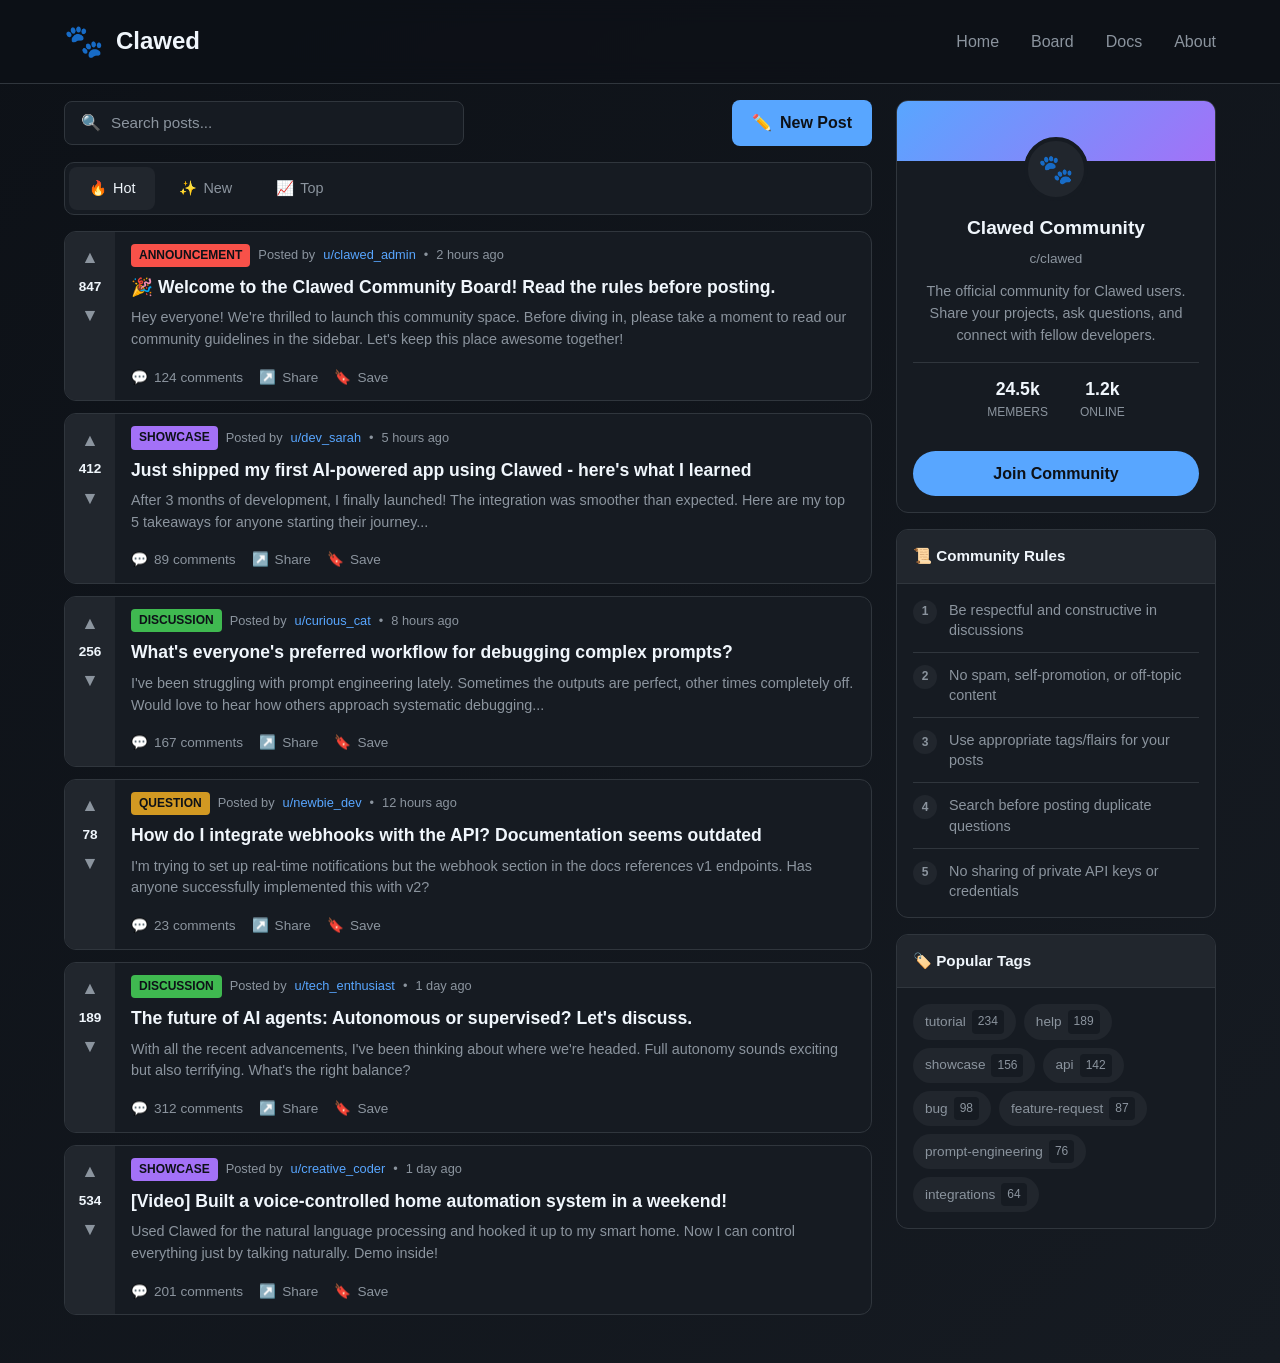
==== board.html @ 3d99c0c0 "✨ Add Reddit-style discussion board 📋 New Features: - board.html: Main board page with thread list -" ====
<!DOCTYPE html>
<html lang="en">
<head>
  <meta charset="UTF-8">
  <meta name="viewport" content="width=device-width, initial-scale=1.0">
  <title>Board - Clawed Workspace</title>
  <link rel="stylesheet" href="styles.css">
  <style>
    /* Board-specific styles */
    .board-layout {
      display: grid;
      grid-template-columns: 1fr 320px;
      gap: 24px;
      padding-top: 100px;
      padding-bottom: 48px;
      min-height: 100vh;
    }

    /* Board Header */
    .board-header {
      display: flex;
      align-items: center;
      justify-content: space-between;
      gap: 16px;
      margin-bottom: 16px;
      flex-wrap: wrap;
    }

    .board-search {
      display: flex;
      align-items: center;
      background: var(--bg-secondary);
      border: 1px solid var(--border-color);
      border-radius: 8px;
      padding: 8px 16px;
      flex: 1;
      max-width: 400px;
      transition: border-color 0.2s ease;
    }

    .board-search:focus-within {
      border-color: var(--accent);
    }

    .board-search input {
      flex: 1;
      background: transparent;
      border: none;
      outline: none;
      color: var(--text-primary);
      font-size: 0.95rem;
    }

    .board-search input::placeholder {
      color: var(--text-secondary);
    }

    .search-icon {
      color: var(--text-secondary);
      margin-right: 10px;
    }

    .btn-new-post {
      display: flex;
      align-items: center;
      gap: 8px;
      background: var(--accent);
      color: var(--bg-primary);
      padding: 10px 20px;
      border-radius: 8px;
      font-weight: 600;
      text-decoration: none;
      transition: all 0.2s ease;
    }

    .btn-new-post:hover {
      background: var(--accent-hover);
      transform: translateY(-1px);
      box-shadow: 0 4px 12px var(--accent-glow);
    }

    /* Sorting Tabs */
    .sort-tabs {
      display: flex;
      gap: 4px;
      background: var(--bg-secondary);
      border: 1px solid var(--border-color);
      border-radius: 10px;
      padding: 4px;
      margin-bottom: 16px;
    }

    .sort-tab {
      display: flex;
      align-items: center;
      gap: 6px;
      padding: 10px 20px;
      border-radius: 8px;
      color: var(--text-secondary);
      text-decoration: none;
      font-weight: 500;
      font-size: 0.9rem;
      transition: all 0.2s ease;
    }

    .sort-tab:hover {
      color: var(--text-primary);
      background: var(--bg-tertiary);
    }

    .sort-tab.active {
      background: var(--bg-tertiary);
      color: var(--text-primary);
    }

    /* Thread List */
    .thread-list {
      display: flex;
      flex-direction: column;
      gap: 12px;
    }

    .thread-card {
      display: flex;
      background: var(--bg-secondary);
      border: 1px solid var(--border-color);
      border-radius: 12px;
      overflow: hidden;
      transition: border-color 0.2s ease;
    }

    .thread-card:hover {
      border-color: var(--accent);
    }

    /* Vote Section */
    .vote-section {
      display: flex;
      flex-direction: column;
      align-items: center;
      padding: 12px 8px;
      background: var(--bg-tertiary);
      min-width: 50px;
      gap: 2px;
    }

    .vote-btn {
      display: flex;
      align-items: center;
      justify-content: center;
      width: 28px;
      height: 28px;
      border-radius: 4px;
      color: var(--text-secondary);
      cursor: pointer;
      transition: all 0.15s ease;
      background: transparent;
      border: none;
      font-size: 1.1rem;
    }

    .vote-btn:hover {
      background: var(--bg-secondary);
    }

    .vote-btn.upvote:hover,
    .vote-btn.upvote.active {
      color: #ff4500;
    }

    .vote-btn.downvote:hover,
    .vote-btn.downvote.active {
      color: #7193ff;
    }

    .vote-count {
      font-weight: 700;
      font-size: 0.85rem;
      color: var(--text-primary);
      padding: 2px 0;
    }

    /* Thread Content */
    .thread-content {
      flex: 1;
      padding: 12px 16px;
      display: flex;
      flex-direction: column;
      gap: 8px;
    }

    .thread-meta {
      display: flex;
      align-items: center;
      gap: 8px;
      font-size: 0.8rem;
      color: var(--text-secondary);
      flex-wrap: wrap;
    }

    .thread-tag {
      background: var(--accent);
      color: var(--bg-primary);
      padding: 2px 8px;
      border-radius: 4px;
      font-size: 0.75rem;
      font-weight: 600;
      text-transform: uppercase;
    }

    .thread-tag.discussion {
      background: #3fb950;
    }

    .thread-tag.question {
      background: #d29922;
    }

    .thread-tag.announcement {
      background: #f85149;
    }

    .thread-tag.showcase {
      background: #a371f7;
    }

    .thread-author {
      color: var(--accent);
      text-decoration: none;
      font-weight: 500;
    }

    .thread-author:hover {
      text-decoration: underline;
    }

    .thread-title {
      font-size: 1.1rem;
      font-weight: 600;
      color: var(--text-primary);
      text-decoration: none;
      line-height: 1.4;
    }

    .thread-title:hover {
      color: var(--accent);
    }

    .thread-preview {
      font-size: 0.9rem;
      color: var(--text-secondary);
      line-height: 1.5;
      display: -webkit-box;
      -webkit-line-clamp: 2;
      -webkit-box-orient: vertical;
      overflow: hidden;
    }

    .thread-stats {
      display: flex;
      gap: 16px;
      margin-top: auto;
      padding-top: 8px;
    }

    .thread-stat {
      display: flex;
      align-items: center;
      gap: 6px;
      color: var(--text-secondary);
      font-size: 0.85rem;
      text-decoration: none;
      transition: color 0.2s ease;
    }

    .thread-stat:hover {
      color: var(--text-primary);
    }

    /* Sidebar */
    .sidebar {
      display: flex;
      flex-direction: column;
      gap: 16px;
    }

    .sidebar-card {
      background: var(--bg-secondary);
      border: 1px solid var(--border-color);
      border-radius: 12px;
      overflow: hidden;
    }

    .sidebar-header {
      background: var(--bg-tertiary);
      padding: 14px 16px;
      font-weight: 600;
      font-size: 0.95rem;
      border-bottom: 1px solid var(--border-color);
    }

    .sidebar-content {
      padding: 16px;
    }

    .community-banner {
      height: 60px;
      background: linear-gradient(135deg, var(--accent) 0%, #a371f7 100%);
    }

    .community-info {
      text-align: center;
      padding: 16px;
    }

    .community-icon {
      width: 64px;
      height: 64px;
      background: var(--bg-tertiary);
      border: 4px solid var(--bg-secondary);
      border-radius: 50%;
      display: flex;
      align-items: center;
      justify-content: center;
      font-size: 1.8rem;
      margin: -40px auto 12px;
    }

    .community-name {
      font-size: 1.2rem;
      font-weight: 700;
      margin-bottom: 4px;
    }

    .community-handle {
      color: var(--text-secondary);
      font-size: 0.85rem;
      margin-bottom: 12px;
    }

    .community-desc {
      color: var(--text-secondary);
      font-size: 0.9rem;
      line-height: 1.5;
      margin-bottom: 16px;
    }

    .community-stats {
      display: flex;
      justify-content: center;
      gap: 32px;
      padding: 12px 0;
      border-top: 1px solid var(--border-color);
    }

    .stat-item {
      text-align: center;
    }

    .stat-value {
      font-weight: 700;
      font-size: 1.1rem;
    }

    .stat-label {
      font-size: 0.75rem;
      color: var(--text-secondary);
      text-transform: uppercase;
    }

    .btn-join {
      display: block;
      width: 100%;
      background: var(--accent);
      color: var(--bg-primary);
      padding: 10px;
      border-radius: 999px;
      font-weight: 600;
      text-align: center;
      text-decoration: none;
      margin-top: 16px;
      transition: all 0.2s ease;
    }

    .btn-join:hover {
      background: var(--accent-hover);
    }

    /* Rules List */
    .rules-list {
      list-style: none;
      display: flex;
      flex-direction: column;
      gap: 0;
    }

    .rule-item {
      display: flex;
      gap: 12px;
      padding: 12px 0;
      border-bottom: 1px solid var(--border-color);
    }

    .rule-item:last-child {
      border-bottom: none;
      padding-bottom: 0;
    }

    .rule-item:first-child {
      padding-top: 0;
    }

    .rule-number {
      background: var(--bg-tertiary);
      color: var(--text-secondary);
      min-width: 24px;
      height: 24px;
      border-radius: 50%;
      display: flex;
      align-items: center;
      justify-content: center;
      font-size: 0.75rem;
      font-weight: 600;
    }

    .rule-text {
      font-size: 0.9rem;
      color: var(--text-secondary);
      line-height: 1.4;
    }

    /* Popular Tags */
    .tags-list {
      display: flex;
      flex-wrap: wrap;
      gap: 8px;
    }

    .popular-tag {
      display: flex;
      align-items: center;
      gap: 6px;
      background: var(--bg-tertiary);
      padding: 6px 12px;
      border-radius: 999px;
      font-size: 0.85rem;
      color: var(--text-secondary);
      text-decoration: none;
      transition: all 0.2s ease;
    }

    .popular-tag:hover {
      background: var(--accent);
      color: var(--bg-primary);
    }

    .tag-count {
      background: var(--bg-secondary);
      padding: 2px 6px;
      border-radius: 4px;
      font-size: 0.75rem;
    }

    .popular-tag:hover .tag-count {
      background: rgba(0, 0, 0, 0.2);
    }

    /* Floating Mobile Button */
    .floating-create-btn {
      display: none;
      position: fixed;
      bottom: 24px;
      right: 24px;
      width: 56px;
      height: 56px;
      background: var(--accent);
      color: var(--bg-primary);
      border-radius: 50%;
      align-items: center;
      justify-content: center;
      font-size: 1.5rem;
      box-shadow: 0 4px 20px var(--accent-glow);
      text-decoration: none;
      z-index: 100;
      transition: all 0.2s ease;
    }

    .floating-create-btn:hover {
      transform: scale(1.1);
      background: var(--accent-hover);
    }

    /* Responsive */
    @media (max-width: 1024px) {
      .board-layout {
        grid-template-columns: 1fr;
      }

      .sidebar {
        order: -1;
        display: grid;
        grid-template-columns: repeat(auto-fit, minmax(280px, 1fr));
        gap: 16px;
      }

      .btn-new-post {
        display: none;
      }

      .floating-create-btn {
        display: flex;
      }
    }

    @media (max-width: 640px) {
      .board-header {
        flex-direction: column;
        align-items: stretch;
      }

      .board-search {
        max-width: none;
      }

      .sort-tabs {
        overflow-x: auto;
        -webkit-overflow-scrolling: touch;
      }

      .sort-tab {
        padding: 8px 14px;
        white-space: nowrap;
      }

      .thread-card {
        flex-direction: column;
      }

      .vote-section {
        flex-direction: row;
        padding: 8px 12px;
        min-width: auto;
        justify-content: flex-start;
      }

      .thread-preview {
        display: none;
      }

      .sidebar {
        grid-template-columns: 1fr;
      }
    }
  </style>
</head>
<body>
  <!-- Header -->
  <header>
    <div class="container">
      <div class="header-content">
        <a href="index.html" class="logo">
          <span class="logo-icon">🐾</span>
          <span>Clawed</span>
        </a>
        <nav>
          <ul>
            <li><a href="index.html">Home</a></li>
            <li><a href="board.html">Board</a></li>
            <li><a href="#docs">Docs</a></li>
            <li><a href="#about">About</a></li>
          </ul>
        </nav>
      </div>
    </div>
  </header>

  <!-- Main Content -->
  <main class="container">
    <div class="board-layout">
      <!-- Feed Section -->
      <section class="feed-section">
        <!-- Board Header -->
        <div class="board-header">
          <div class="board-search">
            <span class="search-icon">🔍</span>
            <input type="text" id="board-search-input" placeholder="Search posts...">
          </div>
          <a href="#create-post" class="btn-new-post">
            <span>✏️</span>
            New Post
          </a>
        </div>

        <!-- Sorting Tabs -->
        <div class="sort-tabs" role="tablist">
          <a href="#hot" class="sort-tab active" role="tab" id="tab-hot">
            <span>🔥</span>
            Hot
          </a>
          <a href="#new" class="sort-tab" role="tab" id="tab-new">
            <span>✨</span>
            New
          </a>
          <a href="#top" class="sort-tab" role="tab" id="tab-top">
            <span>📈</span>
            Top
          </a>
        </div>

        <!-- Thread List -->
        <div class="thread-list" id="thread-list">
          <!-- Thread 1 - Announcement -->
          <article class="thread-card">
            <div class="vote-section">
              <button class="vote-btn upvote" aria-label="Upvote">▲</button>
              <span class="vote-count">847</span>
              <button class="vote-btn downvote" aria-label="Downvote">▼</button>
            </div>
            <div class="thread-content">
              <div class="thread-meta">
                <span class="thread-tag announcement">Announcement</span>
                <span>Posted by</span>
                <a href="#user" class="thread-author">u/clawed_admin</a>
                <span>•</span>
                <span>2 hours ago</span>
              </div>
              <a href="#thread" class="thread-title">🎉 Welcome to the Clawed Community Board! Read the rules before posting.</a>
              <p class="thread-preview">Hey everyone! We're thrilled to launch this community space. Before diving in, please take a moment to read our community guidelines in the sidebar. Let's keep this place awesome together!</p>
              <div class="thread-stats">
                <a href="#comments" class="thread-stat">
                  <span>💬</span>
                  <span>124 comments</span>
                </a>
                <a href="#share" class="thread-stat">
                  <span>↗️</span>
                  <span>Share</span>
                </a>
                <a href="#save" class="thread-stat">
                  <span>🔖</span>
                  <span>Save</span>
                </a>
              </div>
            </div>
          </article>

          <!-- Thread 2 - Showcase -->
          <article class="thread-card">
            <div class="vote-section">
              <button class="vote-btn upvote" aria-label="Upvote">▲</button>
              <span class="vote-count">412</span>
              <button class="vote-btn downvote" aria-label="Downvote">▼</button>
            </div>
            <div class="thread-content">
              <div class="thread-meta">
                <span class="thread-tag showcase">Showcase</span>
                <span>Posted by</span>
                <a href="#user" class="thread-author">u/dev_sarah</a>
                <span>•</span>
                <span>5 hours ago</span>
              </div>
              <a href="#thread" class="thread-title">Just shipped my first AI-powered app using Clawed - here's what I learned</a>
              <p class="thread-preview">After 3 months of development, I finally launched! The integration was smoother than expected. Here are my top 5 takeaways for anyone starting their journey...</p>
              <div class="thread-stats">
                <a href="#comments" class="thread-stat">
                  <span>💬</span>
                  <span>89 comments</span>
                </a>
                <a href="#share" class="thread-stat">
                  <span>↗️</span>
                  <span>Share</span>
                </a>
                <a href="#save" class="thread-stat">
                  <span>🔖</span>
                  <span>Save</span>
                </a>
              </div>
            </div>
          </article>

          <!-- Thread 3 - Discussion -->
          <article class="thread-card">
            <div class="vote-section">
              <button class="vote-btn upvote" aria-label="Upvote">▲</button>
              <span class="vote-count">256</span>
              <button class="vote-btn downvote" aria-label="Downvote">▼</button>
            </div>
            <div class="thread-content">
              <div class="thread-meta">
                <span class="thread-tag discussion">Discussion</span>
                <span>Posted by</span>
                <a href="#user" class="thread-author">u/curious_cat</a>
                <span>•</span>
                <span>8 hours ago</span>
              </div>
              <a href="#thread" class="thread-title">What's everyone's preferred workflow for debugging complex prompts?</a>
              <p class="thread-preview">I've been struggling with prompt engineering lately. Sometimes the outputs are perfect, other times completely off. Would love to hear how others approach systematic debugging...</p>
              <div class="thread-stats">
                <a href="#comments" class="thread-stat">
                  <span>💬</span>
                  <span>167 comments</span>
                </a>
                <a href="#share" class="thread-stat">
                  <span>↗️</span>
                  <span>Share</span>
                </a>
                <a href="#save" class="thread-stat">
                  <span>🔖</span>
                  <span>Save</span>
                </a>
              </div>
            </div>
          </article>

          <!-- Thread 4 - Question -->
          <article class="thread-card">
            <div class="vote-section">
              <button class="vote-btn upvote" aria-label="Upvote">▲</button>
              <span class="vote-count">78</span>
              <button class="vote-btn downvote" aria-label="Downvote">▼</button>
            </div>
            <div class="thread-content">
              <div class="thread-meta">
                <span class="thread-tag question">Question</span>
                <span>Posted by</span>
                <a href="#user" class="thread-author">u/newbie_dev</a>
                <span>•</span>
                <span>12 hours ago</span>
              </div>
              <a href="#thread" class="thread-title">How do I integrate webhooks with the API? Documentation seems outdated</a>
              <p class="thread-preview">I'm trying to set up real-time notifications but the webhook section in the docs references v1 endpoints. Has anyone successfully implemented this with v2?</p>
              <div class="thread-stats">
                <a href="#comments" class="thread-stat">
                  <span>💬</span>
                  <span>23 comments</span>
                </a>
                <a href="#share" class="thread-stat">
                  <span>↗️</span>
                  <span>Share</span>
                </a>
                <a href="#save" class="thread-stat">
                  <span>🔖</span>
                  <span>Save</span>
                </a>
              </div>
            </div>
          </article>

          <!-- Thread 5 - Discussion -->
          <article class="thread-card">
            <div class="vote-section">
              <button class="vote-btn upvote" aria-label="Upvote">▲</button>
              <span class="vote-count">189</span>
              <button class="vote-btn downvote" aria-label="Downvote">▼</button>
            </div>
            <div class="thread-content">
              <div class="thread-meta">
                <span class="thread-tag discussion">Discussion</span>
                <span>Posted by</span>
                <a href="#user" class="thread-author">u/tech_enthusiast</a>
                <span>•</span>
                <span>1 day ago</span>
              </div>
              <a href="#thread" class="thread-title">The future of AI agents: Autonomous or supervised? Let's discuss.</a>
              <p class="thread-preview">With all the recent advancements, I've been thinking about where we're headed. Full autonomy sounds exciting but also terrifying. What's the right balance?</p>
              <div class="thread-stats">
                <a href="#comments" class="thread-stat">
                  <span>💬</span>
                  <span>312 comments</span>
                </a>
                <a href="#share" class="thread-stat">
                  <span>↗️</span>
                  <span>Share</span>
                </a>
                <a href="#save" class="thread-stat">
                  <span>🔖</span>
                  <span>Save</span>
                </a>
              </div>
            </div>
          </article>

          <!-- Thread 6 - Showcase -->
          <article class="thread-card">
            <div class="vote-section">
              <button class="vote-btn upvote" aria-label="Upvote">▲</button>
              <span class="vote-count">534</span>
              <button class="vote-btn downvote" aria-label="Downvote">▼</button>
            </div>
            <div class="thread-content">
              <div class="thread-meta">
                <span class="thread-tag showcase">Showcase</span>
                <span>Posted by</span>
                <a href="#user" class="thread-author">u/creative_coder</a>
                <span>•</span>
                <span>1 day ago</span>
              </div>
              <a href="#thread" class="thread-title">[Video] Built a voice-controlled home automation system in a weekend!</a>
              <p class="thread-preview">Used Clawed for the natural language processing and hooked it up to my smart home. Now I can control everything just by talking naturally. Demo inside!</p>
              <div class="thread-stats">
                <a href="#comments" class="thread-stat">
                  <span>💬</span>
                  <span>201 comments</span>
                </a>
                <a href="#share" class="thread-stat">
                  <span>↗️</span>
                  <span>Share</span>
                </a>
                <a href="#save" class="thread-stat">
                  <span>🔖</span>
                  <span>Save</span>
                </a>
              </div>
            </div>
          </article>
        </div>
      </section>

      <!-- Sidebar -->
      <aside class="sidebar">
        <!-- Community Info Card -->
        <div class="sidebar-card">
          <div class="community-banner"></div>
          <div class="community-info">
            <div class="community-icon">🐾</div>
            <h2 class="community-name">Clawed Community</h2>
            <p class="community-handle">c/clawed</p>
            <p class="community-desc">The official community for Clawed users. Share your projects, ask questions, and connect with fellow developers.</p>
            <div class="community-stats">
              <div class="stat-item">
                <div class="stat-value">24.5k</div>
                <div class="stat-label">Members</div>
              </div>
              <div class="stat-item">
                <div class="stat-value">1.2k</div>
                <div class="stat-label">Online</div>
              </div>
            </div>
            <a href="#join" class="btn-join">Join Community</a>
          </div>
        </div>

        <!-- Rules Card -->
        <div class="sidebar-card">
          <div class="sidebar-header">📜 Community Rules</div>
          <div class="sidebar-content">
            <ol class="rules-list">
              <li class="rule-item">
                <span class="rule-number">1</span>
                <span class="rule-text">Be respectful and constructive in discussions</span>
              </li>
              <li class="rule-item">
                <span class="rule-number">2</span>
                <span class="rule-text">No spam, self-promotion, or off-topic content</span>
              </li>
              <li class="rule-item">
                <span class="rule-number">3</span>
                <span class="rule-text">Use appropriate tags/flairs for your posts</span>
              </li>
              <li class="rule-item">
                <span class="rule-number">4</span>
                <span class="rule-text">Search before posting duplicate questions</span>
              </li>
              <li class="rule-item">
                <span class="rule-number">5</span>
                <span class="rule-text">No sharing of private API keys or credentials</span>
              </li>
            </ol>
          </div>
        </div>

        <!-- Popular Tags Card -->
        <div class="sidebar-card">
          <div class="sidebar-header">🏷️ Popular Tags</div>
          <div class="sidebar-content">
            <div class="tags-list">
              <a href="#tag" class="popular-tag">
                <span>tutorial</span>
                <span class="tag-count">234</span>
              </a>
              <a href="#tag" class="popular-tag">
                <span>help</span>
                <span class="tag-count">189</span>
              </a>
              <a href="#tag" class="popular-tag">
                <span>showcase</span>
                <span class="tag-count">156</span>
              </a>
              <a href="#tag" class="popular-tag">
                <span>api</span>
                <span class="tag-count">142</span>
              </a>
              <a href="#tag" class="popular-tag">
                <span>bug</span>
                <span class="tag-count">98</span>
              </a>
              <a href="#tag" class="popular-tag">
                <span>feature-request</span>
                <span class="tag-count">87</span>
              </a>
              <a href="#tag" class="popular-tag">
                <span>prompt-engineering</span>
                <span class="tag-count">76</span>
              </a>
              <a href="#tag" class="popular-tag">
                <span>integrations</span>
                <span class="tag-count">64</span>
              </a>
            </div>
          </div>
        </div>
      </aside>
    </div>
  </main>

  <!-- Floating Create Button (Mobile) -->
  <a href="#create-post" class="floating-create-btn" aria-label="Create new post">
    ✏️
  </a>
</body>
</html>
---- styles.css ----
/* Clawed Workspace - Modern Dark Theme */

:root {
  --bg-primary: #0d1117;
  --bg-secondary: #161b22;
  --bg-tertiary: #21262d;
  --text-primary: #f0f6fc;
  --text-secondary: #8b949e;
  --accent: #58a6ff;
  --accent-hover: #79c0ff;
  --accent-glow: rgba(88, 166, 255, 0.4);
  --gradient-start: #0d1117;
  --gradient-end: #161b22;
  --border-color: #30363d;
  --success: #3fb950;
  --warning: #d29922;
}

* {
  margin: 0;
  padding: 0;
  box-sizing: border-box;
}

html {
  scroll-behavior: smooth;
}

body {
  font-family: -apple-system, BlinkMacSystemFont, 'Segoe UI', 'Noto Sans', Helvetica, Arial, sans-serif;
  background: linear-gradient(135deg, var(--gradient-start) 0%, var(--gradient-end) 100%);
  color: var(--text-primary);
  min-height: 100vh;
  line-height: 1.6;
}

/* Container */
.container {
  max-width: 1200px;
  margin: 0 auto;
  padding: 0 24px;
}

/* Header */
header {
  position: fixed;
  top: 0;
  left: 0;
  right: 0;
  background: rgba(13, 17, 23, 0.8);
  backdrop-filter: blur(12px);
  border-bottom: 1px solid var(--border-color);
  z-index: 1000;
  padding: 16px 0;
}

.header-content {
  display: flex;
  justify-content: space-between;
  align-items: center;
}

.logo {
  display: flex;
  align-items: center;
  gap: 12px;
  font-size: 1.5rem;
  font-weight: 700;
  color: var(--text-primary);
  text-decoration: none;
}

.logo:hover {
  color: var(--accent);
}

.logo-icon {
  font-size: 2rem;
}

nav ul {
  display: flex;
  list-style: none;
  gap: 32px;
}

nav a {
  color: var(--text-secondary);
  text-decoration: none;
  font-weight: 500;
  transition: color 0.2s ease;
}

nav a:hover {
  color: var(--accent);
}

/* Hero Section */
.hero {
  min-height: 100vh;
  display: flex;
  align-items: center;
  justify-content: center;
  text-align: center;
  padding: 120px 24px 80px;
  position: relative;
  overflow: hidden;
}

.hero::before {
  content: '';
  position: absolute;
  top: 50%;
  left: 50%;
  transform: translate(-50%, -50%);
  width: 800px;
  height: 800px;
  background: radial-gradient(circle, var(--accent-glow) 0%, transparent 70%);
  opacity: 0.3;
  pointer-events: none;
}

.hero-content {
  position: relative;
  z-index: 1;
  max-width: 800px;
}

.hero h1 {
  font-size: 4rem;
  font-weight: 800;
  margin-bottom: 24px;
  background: linear-gradient(135deg, var(--text-primary) 0%, var(--accent) 100%);
  -webkit-background-clip: text;
  -webkit-text-fill-color: transparent;
  background-clip: text;
}

.hero .subtitle {
  font-size: 1.5rem;
  color: var(--text-secondary);
  margin-bottom: 40px;
}

.hero-buttons {
  display: flex;
  gap: 16px;
  justify-content: center;
  flex-wrap: wrap;
}

/* Buttons */
.btn {
  display: inline-flex;
  align-items: center;
  gap: 8px;
  padding: 14px 28px;
  border-radius: 8px;
  font-size: 1rem;
  font-weight: 600;
  text-decoration: none;
  transition: all 0.2s ease;
  cursor: pointer;
  border: none;
}

.btn-primary {
  background: var(--accent);
  color: var(--bg-primary);
}

.btn-primary:hover {
  background: var(--accent-hover);
  transform: translateY(-2px);
  box-shadow: 0 8px 25px var(--accent-glow);
}

.btn-secondary {
  background: var(--bg-tertiary);
  color: var(--text-primary);
  border: 1px solid var(--border-color);
}

.btn-secondary:hover {
  background: var(--border-color);
  transform: translateY(-2px);
}

/* Features Section */
.features {
  padding: 100px 24px;
  background: var(--bg-secondary);
}

.section-title {
  text-align: center;
  font-size: 2.5rem;
  margin-bottom: 60px;
}

.features-grid {
  display: grid;
  grid-template-columns: repeat(auto-fit, minmax(300px, 1fr));
  gap: 32px;
  max-width: 1200px;
  margin: 0 auto;
}

.feature-card {
  background: var(--bg-primary);
  border: 1px solid var(--border-color);
  border-radius: 12px;
  padding: 32px;
  transition: all 0.3s ease;
}

.feature-card:hover {
  transform: translateY(-4px);
  border-color: var(--accent);
  box-shadow: 0 12px 40px rgba(0, 0, 0, 0.4);
}

.feature-icon {
  font-size: 2.5rem;
  margin-bottom: 16px;
}

.feature-card h3 {
  font-size: 1.25rem;
  margin-bottom: 12px;
}

.feature-card p {
  color: var(--text-secondary);
}

/* Footer */
footer {
  background: var(--bg-primary);
  border-top: 1px solid var(--border-color);
  padding: 40px 24px;
  text-align: center;
}

.footer-links {
  display: flex;
  justify-content: center;
  gap: 32px;
  margin-bottom: 24px;
  flex-wrap: wrap;
}

.footer-links a {
  color: var(--text-secondary);
  text-decoration: none;
  transition: color 0.2s ease;
}

.footer-links a:hover {
  color: var(--accent);
}

.footer-text {
  color: var(--text-secondary);
  font-size: 0.875rem;
}

/* Animations */
@keyframes fadeInUp {
  from {
    opacity: 0;
    transform: translateY(30px);
  }
  to {
    opacity: 1;
    transform: translateY(0);
  }
}

.hero-content {
  animation: fadeInUp 0.8s ease-out;
}

.feature-card {
  animation: fadeInUp 0.6s ease-out;
  animation-fill-mode: both;
}

.feature-card:nth-child(1) { animation-delay: 0.1s; }
.feature-card:nth-child(2) { animation-delay: 0.2s; }
.feature-card:nth-child(3) { animation-delay: 0.3s; }
.feature-card:nth-child(4) { animation-delay: 0.4s; }

/* Responsive */
@media (max-width: 768px) {
  .hero h1 {
    font-size: 2.5rem;
  }
  
  .hero .subtitle {
    font-size: 1.125rem;
  }
  
  nav ul {
    gap: 16px;
  }
  
  .header-content {
    flex-direction: column;
    gap: 16px;
  }
  
  .hero-buttons {
    flex-direction: column;
    align-items: center;
  }
  
  .btn {
    width: 100%;
    max-width: 280px;
    justify-content: center;
  }
  
  .section-title {
    font-size: 2rem;
  }
}

@media (max-width: 480px) {
  .hero h1 {
    font-size: 2rem;
  }
  
  .feature-card {
    padding: 24px;
  }
  
  .footer-links {
    flex-direction: column;
    gap: 16px;
  }
}
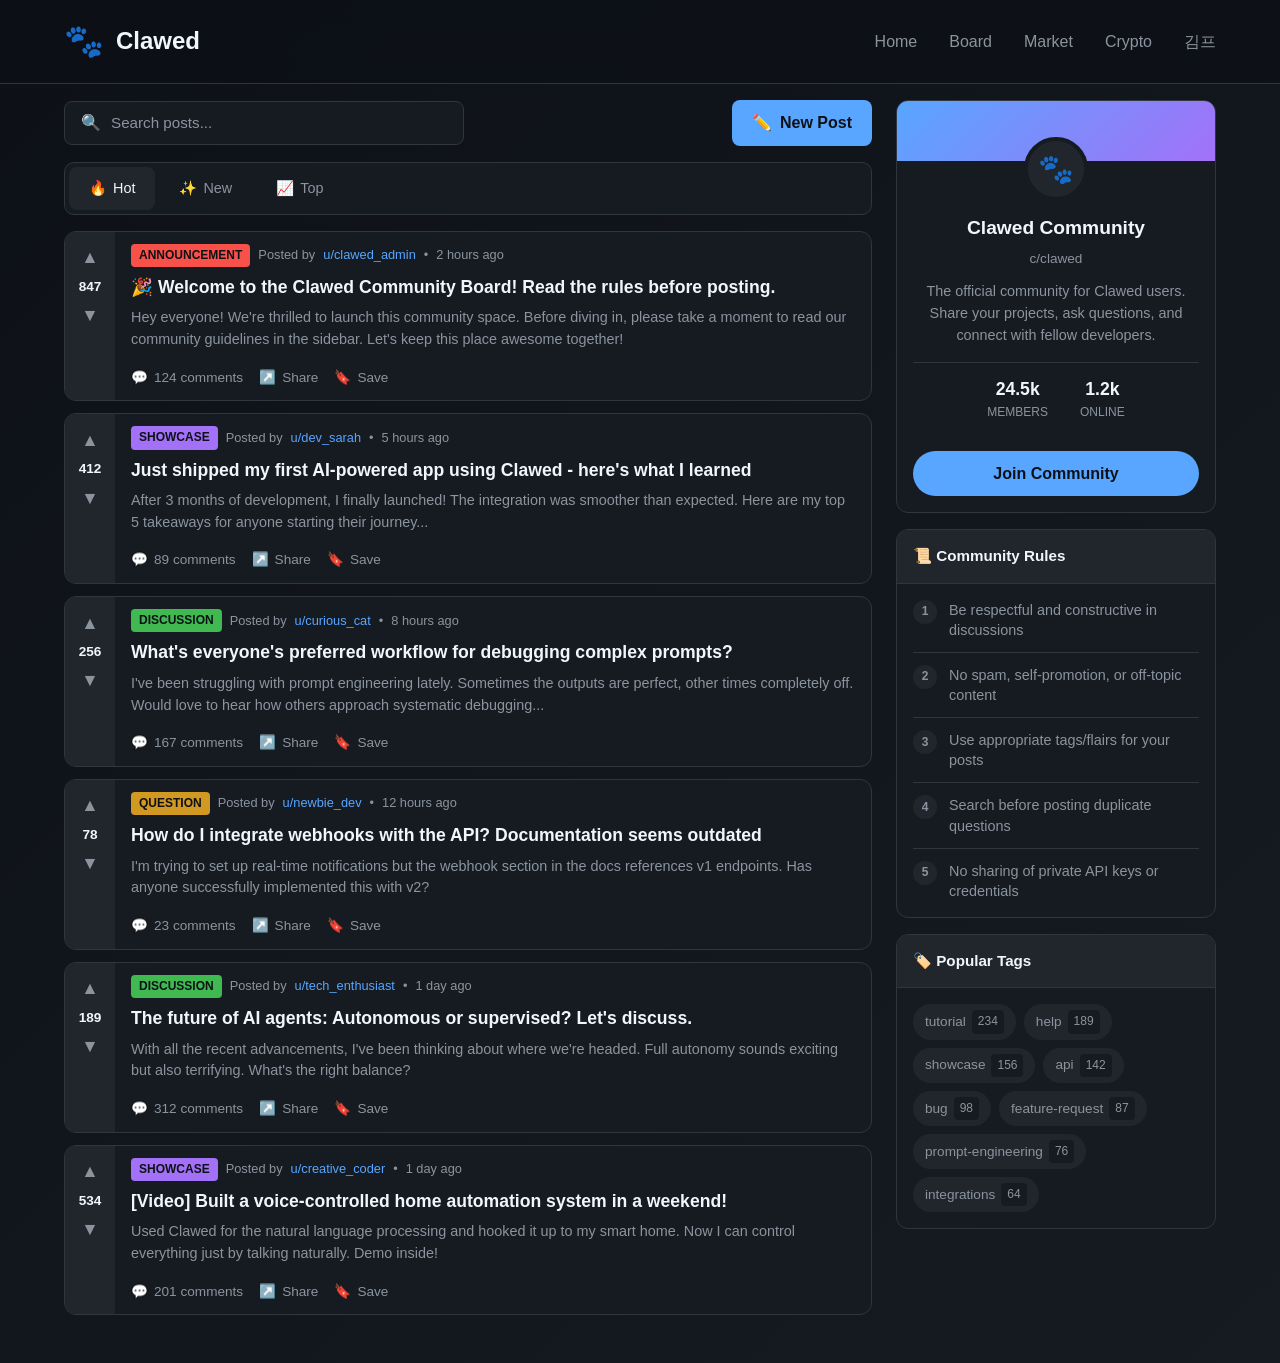
==== commit f5dd74ac: "fix: Update nav across all pages with Crypto and 김프 links" ====
--- a/board.html
+++ b/board.html
@@ -566,8 +566,9 @@
           <ul>
             <li><a href="index.html">Home</a></li>
             <li><a href="board.html">Board</a></li>
-            <li><a href="#docs">Docs</a></li>
-            <li><a href="#about">About</a></li>
+            <li><a href="market.html">Market</a></li>
+            <li><a href="crypto.html">Crypto</a></li>
+            <li><a href="premium.html">김프</a></li>
           </ul>
         </nav>
       </div>
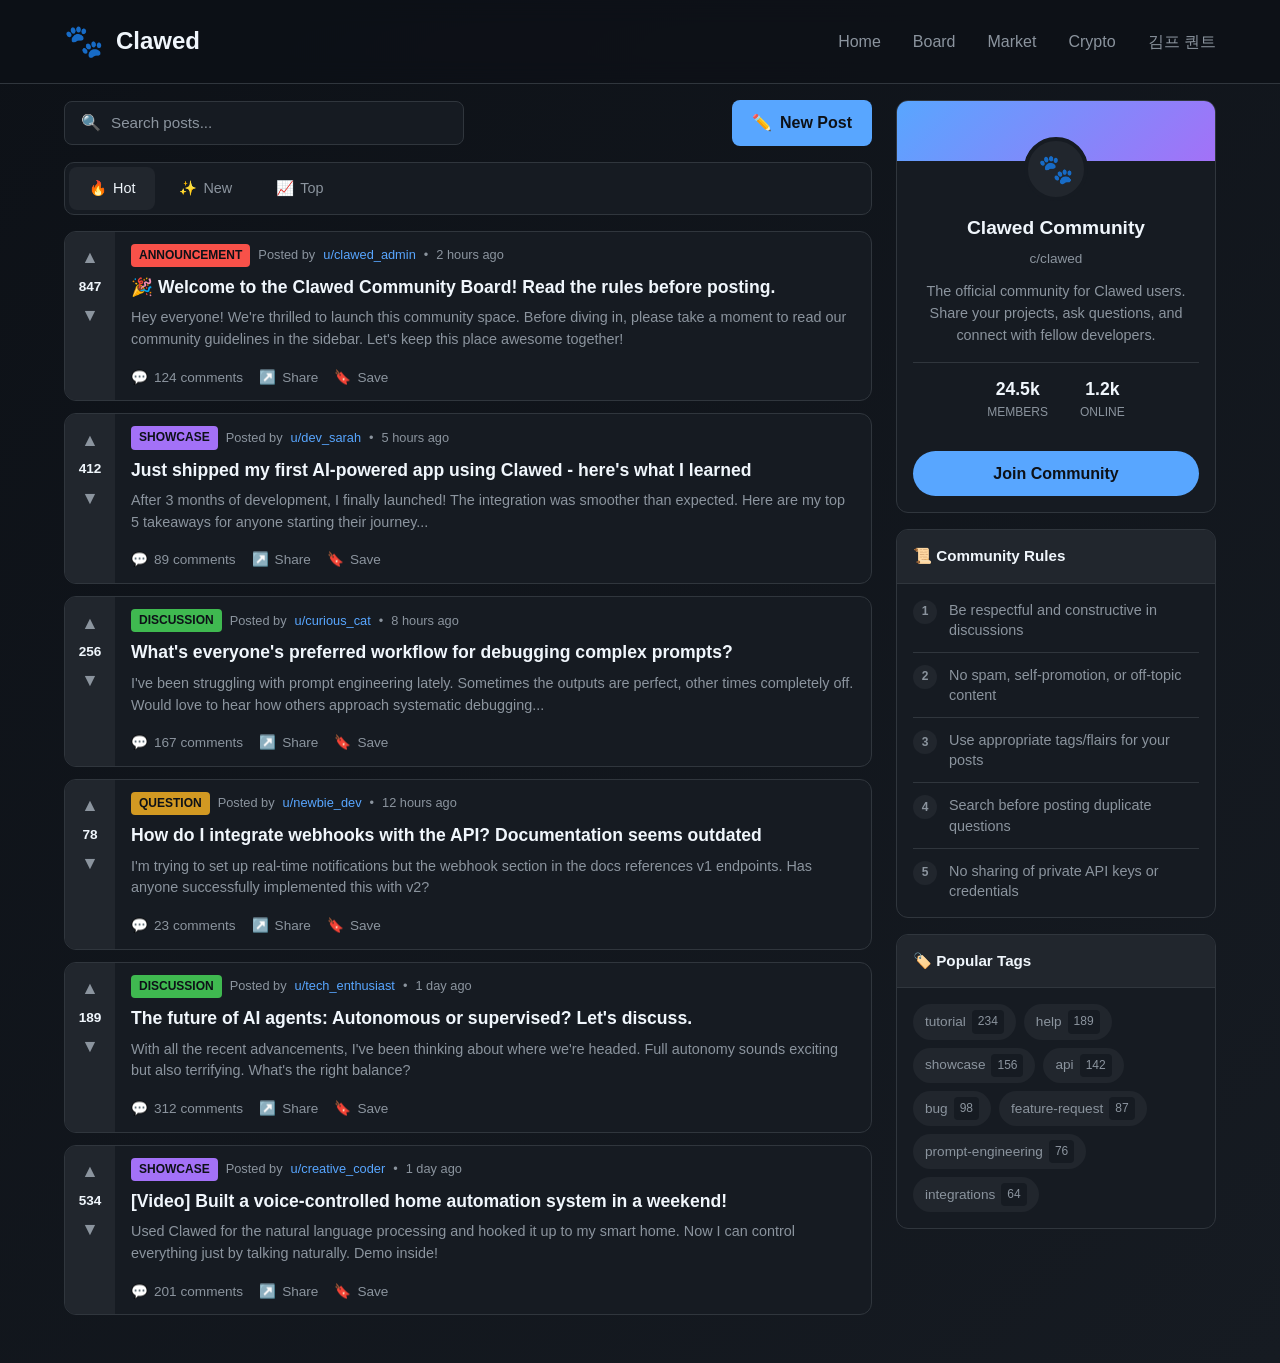
==== commit 8f71961b: "feat: Add Quant Strategy Dashboard - 10만원→1억 프로젝트 5 Strategies implemented: 1. 김프 아비트라지 - Kimchi pre" ====
--- a/board.html
+++ b/board.html
@@ -568,7 +568,8 @@
             <li><a href="board.html">Board</a></li>
             <li><a href="market.html">Market</a></li>
             <li><a href="crypto.html">Crypto</a></li>
-            <li><a href="premium.html">김프</a></li>
+            <li><a href="premium.html">김프</a>
+            <a href="quant.html">퀀트</a></li>
           </ul>
         </nav>
       </div>
